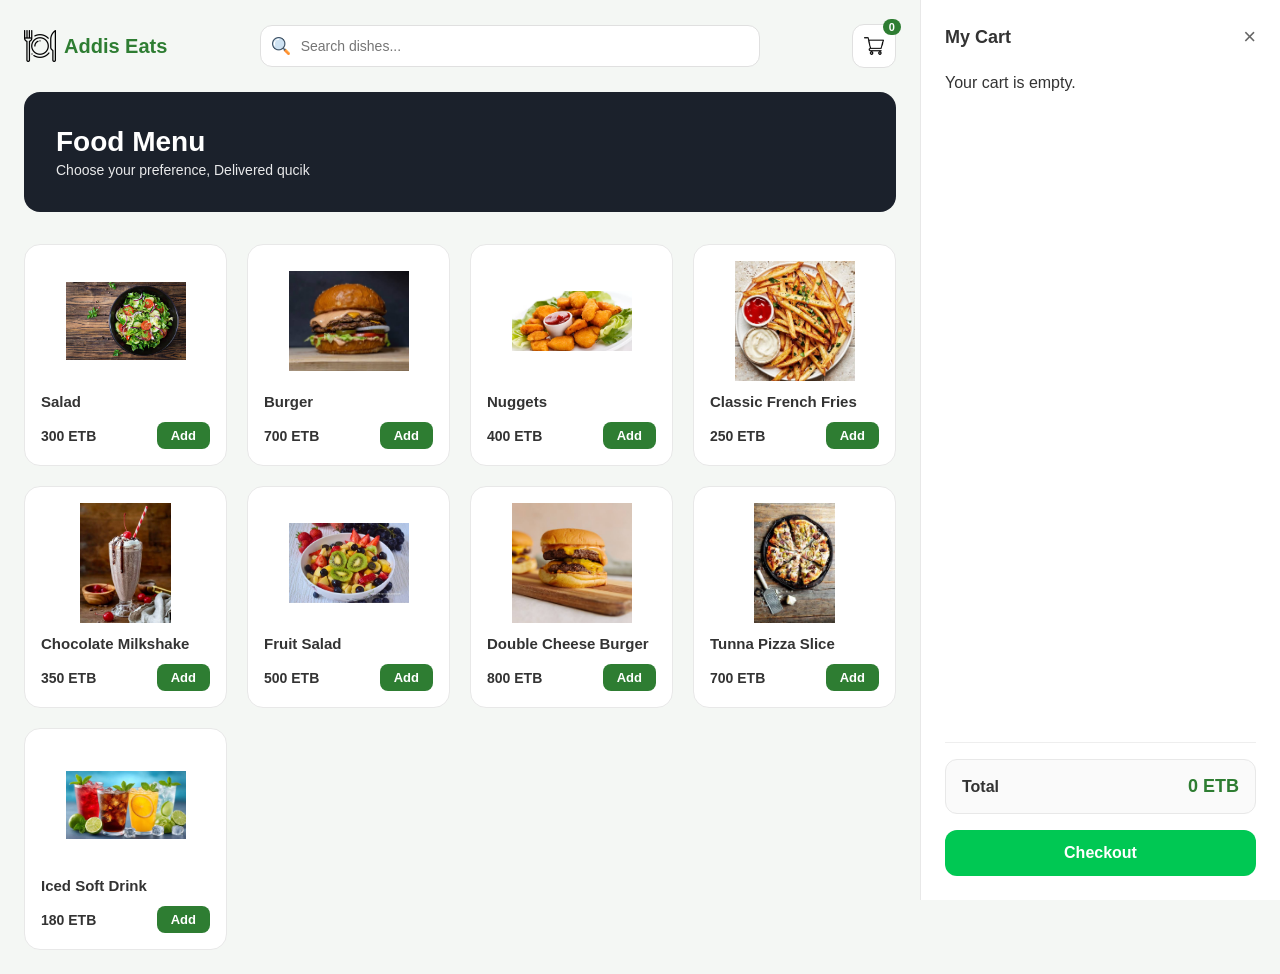
==== Menu/index.html @ 2ebbcc29 "Day23: redone project" ====
<!DOCTYPE html>
<html lang="en">
<head>
    <meta charset="UTF-8">
    <meta name="viewport" content="width=device-width, initial-scale=1.0">
    <title>AddisEats - Food Menu</title>
    <link rel="stylesheet" href="style.css">
</head>
<body>

    <div class="app-container">
        <main class="main-content">
            
            <header class="top-bar">
                <div class="logo-container">
                    <img src="images/restaurant.png" alt="Addis Eats Logo" class="logo-img">
                    <span class="logo-text">Addis Eats</span>
                </div>
                
                <div class="search-box">
                    <span class="search-icon"><img src="images/search (1).png" alt=""></span>
                    <input type="text" id="menu-search" placeholder="Search dishes...">
                </div>

                <div class="top-actions">
                    
                    <button class="icon-btn cart-btn" id="cart-toggle" aria-label="Cart">
                        <span class="cart-icon"><img src="images/shopping-cart (1).png" alt=""></span>
                        <span class="badge" id="cart-badge">0</span>
                    </button>
                </div>
            </header>

            <section class="hero-banner">
                <div class="banner-overlay">
                    <h1>Food Menu</h1>
                    <p>  Choose your preference, Delivered qucik</p>
                </div>
            </section>

            <section class="food-items-section">
                <div class="food-grid" id="menu-items-container">
                </div>
            </section>

        </main>

        <aside class="cart-sidebar" id="cart-sidebar">
            <div class="cart-header">
                <h2>My Cart</h2>
                <button class="close-btn" id="cart-close" aria-label="Close Cart">&times;</button>
            </div>

            <div class="cart-items" id="cart-items-container">
            </div>

            <div class="cart-footer">
                <div class="cart-total-box">
                    <span>Total</span>
                    <span class="total-price" id="cart-total">$0.00</span>
                </div>
                <button class="checkout-btn" id="checkout-btn">Checkout</button>
            </div>
        </aside>
    </div>

    <script src="app.js"></script>
</body>
</html>
---- Menu/style.css ----
:root {
  --primary-color: #2e7d32;
  --primary-hover: #1b5e20;
  --btn-green: #00c853;
  --btn-blue: #00b0ff;
  --bg-color: #f4f7f4;
  --card-bg: #ffffff;
  --border-color: #e0e0e0;
  --text-main: #333333;
  --text-muted: #666666;
}

* {
  margin: 0;
  padding: 0;
  box-sizing: border-box;
  font-family: 'Segoe UI', Tahoma, Geneva, Verdana, sans-serif;
}

body {
  background-color: var(--bg-color);
  color: var(--text-main);
  min-height: 100vh;
}

.flex-center,
.search-icon,
.cart-icon,
.icon-btn,
.add-btn,
.remove-btn {
  display: flex;
  align-items: center;
  justify-content: center;
}

/* ==========================================
   2. APP LAYOUT & TOP BAR
   ========================================== */
.app-container {
  display: flex;
  min-height: 100vh;
  position: relative;
}

.main-content {
  flex: 1;
  padding: 24px;
  overflow-y: auto;
}

.top-bar {
  display: flex;
  align-items: center;
  justify-content: space-between;
  gap: 16px;
  margin-bottom: 24px;
}

/* Logo */
.logo-container {
  display: flex;
  align-items: center;
  gap: 8px;
}

.logo-img {
  width: 32px;
  height: 32px;
  object-fit: contain;
}

.logo-text {
  font-size: 20px;
  font-weight: 700;
  color: var(--primary-color);
  white-space: nowrap;
}

/* Search Box */
.search-box {
  flex: 1;
  max-width: 500px;
  position: relative;
  display: flex;
  align-items: center;
}

.search-icon {
  position: absolute;
  left: 12px;
  pointer-events: none;
}

.search-icon img {
  width: 18px;
  height: 18px;
  object-fit: contain;
}

.search-box input {
  width: 100%;
  padding: 12px 16px 12px 40px;
  border: 1px solid var(--border-color);
  border-radius: 12px;
  background-color: var(--card-bg);
  font-size: 14px;
  outline: none;
}

.search-box input:focus {
  border-color: var(--primary-color);
}

/* Action Buttons & Badge */
.top-actions {
  display: flex;
  gap: 12px;
}

.icon-btn {
  background: var(--card-bg);
  border: 1px solid var(--border-color);
  border-radius: 12px;
  width: 44px;
  height: 44px;
  cursor: pointer;
  position: relative;
  transition: background 0.2s;
}

.icon-btn:hover {
  background: #f0f0f0;
}

.cart-icon img {
  width: 20px;
  height: 20px;
  object-fit: contain;
}

.badge {
  position: absolute;
  top: -6px;
  right: -6px;
  background-color: var(--primary-color);
  color: white;
  font-size: 11px;
  font-weight: bold;
  padding: 2px 6px;
  border-radius: 10px;
}

/* ==========================================
   3. HERO BANNER
   ========================================== */
.hero-banner {
  background: linear-gradient(rgba(0, 0, 0, 0.4), rgba(0, 0, 0, 0.4)),
              url('images/hero-bg.jpg') center/cover no-repeat;
  background-color: #2d3748;
  border-radius: 16px;
  padding: 24px 32px;
  color: white;
  margin-bottom: 32px;
  min-height: 120px;
  display: flex;
  align-items: center;
}

.hero-banner h1 {
  font-size: 28px;
  margin-bottom: 4px;
}

.hero-banner p {
  font-size: 14px;
  opacity: 0.9;
}

/* ==========================================
   4. FOOD ITEMS GRID
   ========================================== */
.food-grid {
  display: grid;
  grid-template-columns: repeat(auto-fill, minmax(200px, 1fr));
  gap: 20px;
}

.food-card {
  background: var(--card-bg);
  border: 1px solid #e8e8e8;
  border-radius: 16px;
  padding: 16px;
  display: flex;
  flex-direction: column;
  align-items: center;
  transition: transform 0.2s, box-shadow 0.2s;
}

.food-card:hover {
  transform: translateY(-2px);
  box-shadow: 0 6px 16px rgba(0, 0, 0, 0.06);
}

.food-card img {
  width: 120px;
  height: 120px;
  object-fit: contain;
  margin-bottom: 12px;
}

.food-card h3 {
  font-size: 15px;
  font-weight: 600;
  color: var(--text-main);
  margin-bottom: 12px;
  align-self: flex-start;
}

.card-footer {
  width: 100%;
  display: flex;
  justify-content: space-between;
  align-items: center;
  margin-top: auto;
}

.price {
  font-size: 14px;
  font-weight: 600;
  color: var(--text-main);
}


.add-btn {
  background-color: var(--primary-color);
  color: white;
  border: none;
  padding: 6px 14px;
  border-radius: 8px;
  font-size: 13px;
  font-weight: 600;
  cursor: pointer;
  transition: background-color 0.2s;
}

.add-btn:hover {
  background-color: var(--primary-hover);
}
/* ==========================================
   5. CART SIDEBAR
   ========================================== */
.cart-sidebar {
  width: 360px;
  background: var(--card-bg);
  border-left: 1px solid #e8e8e8;
  display: flex;
  flex-direction: column;
  padding: 24px;
  height: 100vh;
  position: sticky;
  top: 0;
  transition: transform 0.3s ease;
}

.cart-header {
  display: flex;
  justify-content: space-between;
  align-items: center;
  margin-bottom: 24px;
}

.cart-header h2 {
  font-size: 18px;
  font-weight: 600;
}

.close-btn {
  background: none;
  border: none;
  font-size: 22px;
  cursor: pointer;
  color: var(--text-muted);
}

.cart-items {
  flex: 1;
  overflow-y: auto;
  display: flex;
  flex-direction: column;
  gap: 12px;
  margin-bottom: 20px;
}

.cart-item {
  background: #fafafa;
  border: 1px solid #eeeeee;
  border-radius: 12px;
  padding: 12px 16px;
  display: flex;
  justify-content: space-between;
  align-items: center;
}

.item-name {
  font-size: 14px;
  font-weight: 500;
}

.item-name .qty {
  color: var(--text-muted);
  font-weight: 400;
}

.item-price {
  font-size: 14px;
  font-weight: 600;
  color: var(--text-main);
}

.remove-btn {
  background: #e0e0e0;
  border: none;
  width: 24px;
  height: 24px;
  border-radius: 50%;
  font-size: 12px;
  cursor: pointer;
  color: #555;
  transition: background 0.2s, color 0.2s;
}

.remove-btn:hover {
  background: #ff5252;
  color: white;
}

.cart-footer {
  border-top: 1px solid #eee;
  padding-top: 16px;
}

.cart-total-box {
  background: #fafafa;
  border: 1px solid #e8e8e8;
  border-radius: 12px;
  padding: 16px;
  display: flex;
  justify-content: space-between;
  align-items: center;
  margin-bottom: 16px;
  font-weight: 600;
}

.total-price {
  font-size: 18px;
  color: var(--primary-color);
}

.checkout-btn {
  width: 100%;
  background-color: var(--btn-green);
  color: white;
  border: none;
  border-radius: 12px;
  padding: 14px;
  font-size: 16px;
  font-weight: 600;
  cursor: pointer;
  transition: background 0.2s;
}

.checkout-btn:hover {
  background-color: var(--btn-blue);
}

/* ==========================================
   6. RESPONSIVE DESIGN
   ========================================== */
@media (max-width: 900px) {
  .app-container {
    flex-direction: column;
  }

 

  .cart-sidebar {
    width: 100%;
    height: auto;
    position: static; /* Stack naturally below the menu */
    transform: none;  /* Keep it visible at the bottom */
    border-left: none;
    border-top: 1px solid #e8e8e8;
  }

  /* JavaScript toggles this class */
  .cart-sidebar.open {
    transform: translateX(0);
  }
}

@media (max-width: 600px) {
  .main-content {
    padding: 16px;
  }

  .top-bar {
    flex-wrap: wrap;
  }

  .logo-container {
    order: 1;
  }

  .top-actions {
    order: 2;
  }

  .search-box {
    order: 3;
    width: 100%;
    max-width: 100%;
  }

  .food-grid {
    grid-template-columns: repeat(auto-fill, minmax(140px, 1fr));
    gap: 12px;
  }

  .food-card img {
    width: 90px;
    height: 90px;
  }
}
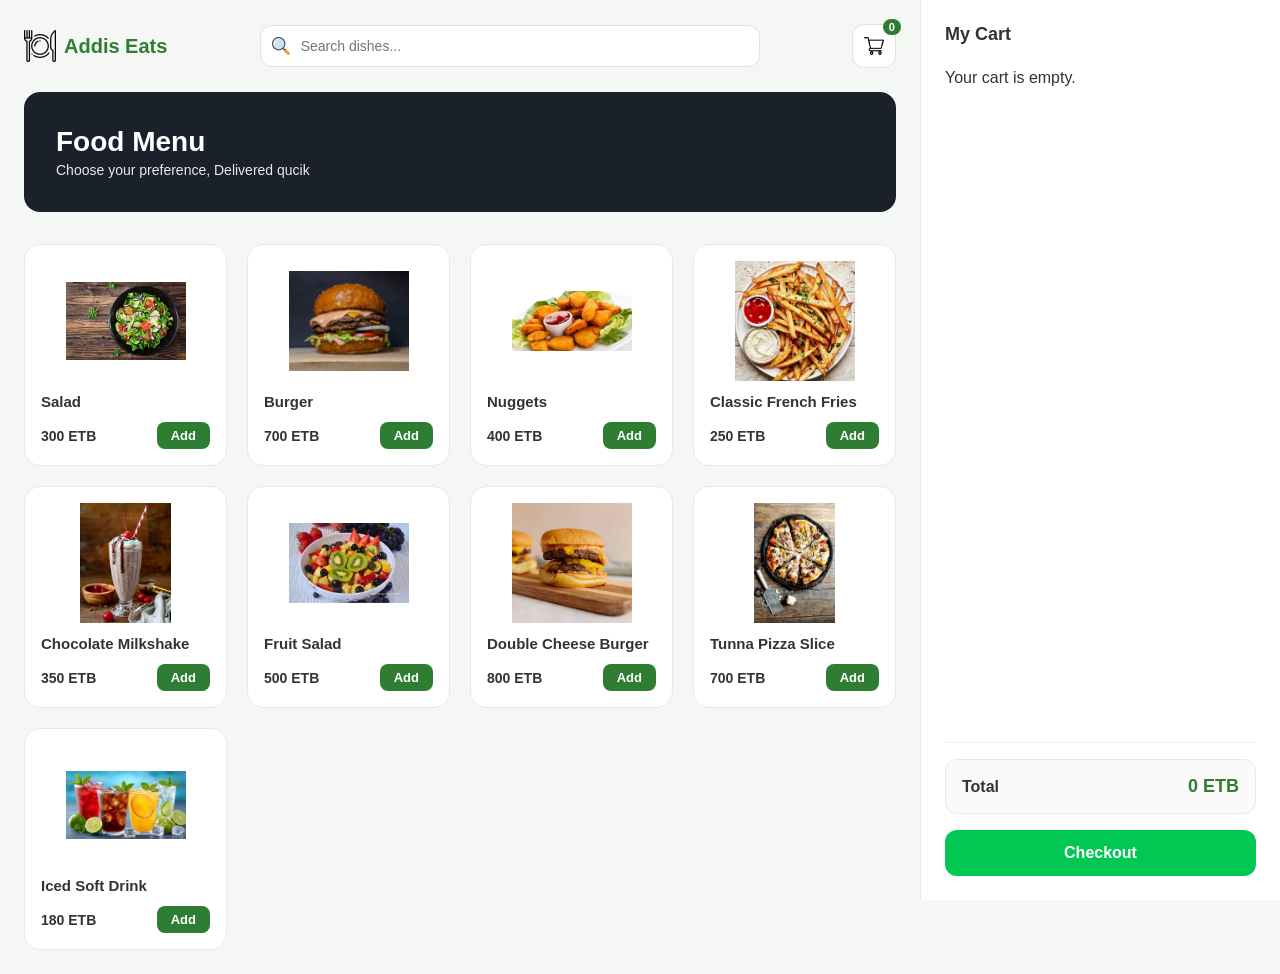
==== commit 0e37ec43: "Day23: redone project" ====
--- a/Menu/index.html
+++ b/Menu/index.html
@@ -48,7 +48,6 @@
         <aside class="cart-sidebar" id="cart-sidebar">
             <div class="cart-header">
                 <h2>My Cart</h2>
-                <button class="close-btn" id="cart-close" aria-label="Close Cart">&times;</button>
             </div>
 
             <div class="cart-items" id="cart-items-container">
--- a/Menu/style.css
+++ b/Menu/style.css
@@ -23,7 +23,6 @@
   min-height: 100vh;
 }
 
-.flex-center,
 .search-icon,
 .cart-icon,
 .icon-btn,
@@ -34,9 +33,6 @@
   justify-content: center;
 }
 
-/* ==========================================
-   2. APP LAYOUT & TOP BAR
-   ========================================== */
 .app-container {
   display: flex;
   min-height: 100vh;
@@ -57,7 +53,6 @@
   margin-bottom: 24px;
 }
 
-/* Logo */
 .logo-container {
   display: flex;
   align-items: center;
@@ -77,7 +72,6 @@
   white-space: nowrap;
 }
 
-/* Search Box */
 .search-box {
   flex: 1;
   max-width: 500px;
@@ -112,7 +106,6 @@
   border-color: var(--primary-color);
 }
 
-/* Action Buttons & Badge */
 .top-actions {
   display: flex;
   gap: 12px;
@@ -151,9 +144,6 @@
   border-radius: 10px;
 }
 
-/* ==========================================
-   3. HERO BANNER
-   ========================================== */
 .hero-banner {
   background: linear-gradient(rgba(0, 0, 0, 0.4), rgba(0, 0, 0, 0.4)),
               url('images/hero-bg.jpg') center/cover no-repeat;
@@ -177,9 +167,6 @@
   opacity: 0.9;
 }
 
-/* ==========================================
-   4. FOOD ITEMS GRID
-   ========================================== */
 .food-grid {
   display: grid;
   grid-template-columns: repeat(auto-fill, minmax(200px, 1fr));
@@ -230,7 +217,6 @@
   font-weight: 600;
   color: var(--text-main);
 }
-
 
 .add-btn {
   background-color: var(--primary-color);
@@ -247,9 +233,7 @@
 .add-btn:hover {
   background-color: var(--primary-hover);
 }
-/* ==========================================
-   5. CART SIDEBAR
-   ========================================== */
+
 .cart-sidebar {
   width: 360px;
   background: var(--card-bg);
@@ -260,7 +244,6 @@
   height: 100vh;
   position: sticky;
   top: 0;
-  transition: transform 0.3s ease;
 }
 
 .cart-header {
@@ -374,28 +357,17 @@
   background-color: var(--btn-blue);
 }
 
-/* ==========================================
-   6. RESPONSIVE DESIGN
-   ========================================== */
 @media (max-width: 900px) {
   .app-container {
     flex-direction: column;
   }
 
- 
-
   .cart-sidebar {
     width: 100%;
     height: auto;
-    position: static; /* Stack naturally below the menu */
-    transform: none;  /* Keep it visible at the bottom */
+    position: static;
     border-left: none;
     border-top: 1px solid #e8e8e8;
-  }
-
-  /* JavaScript toggles this class */
-  .cart-sidebar.open {
-    transform: translateX(0);
   }
 }
 
